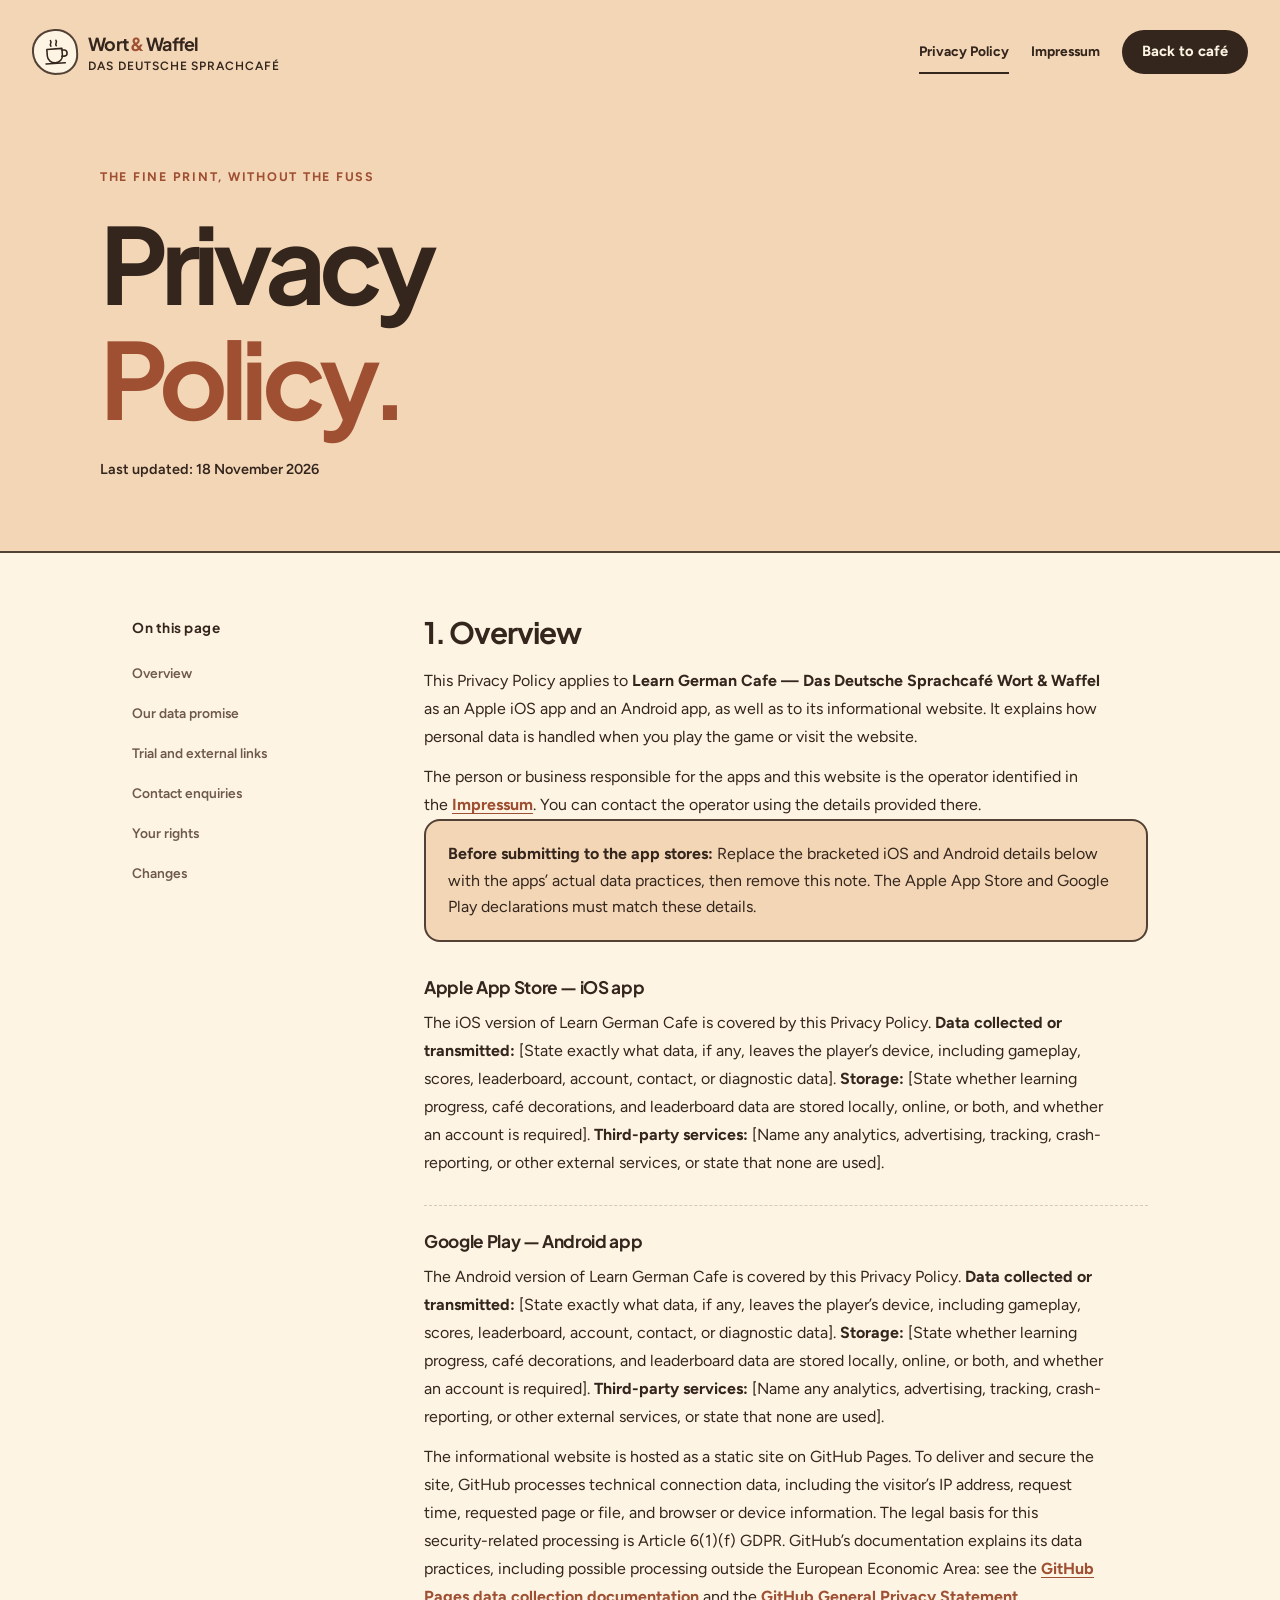
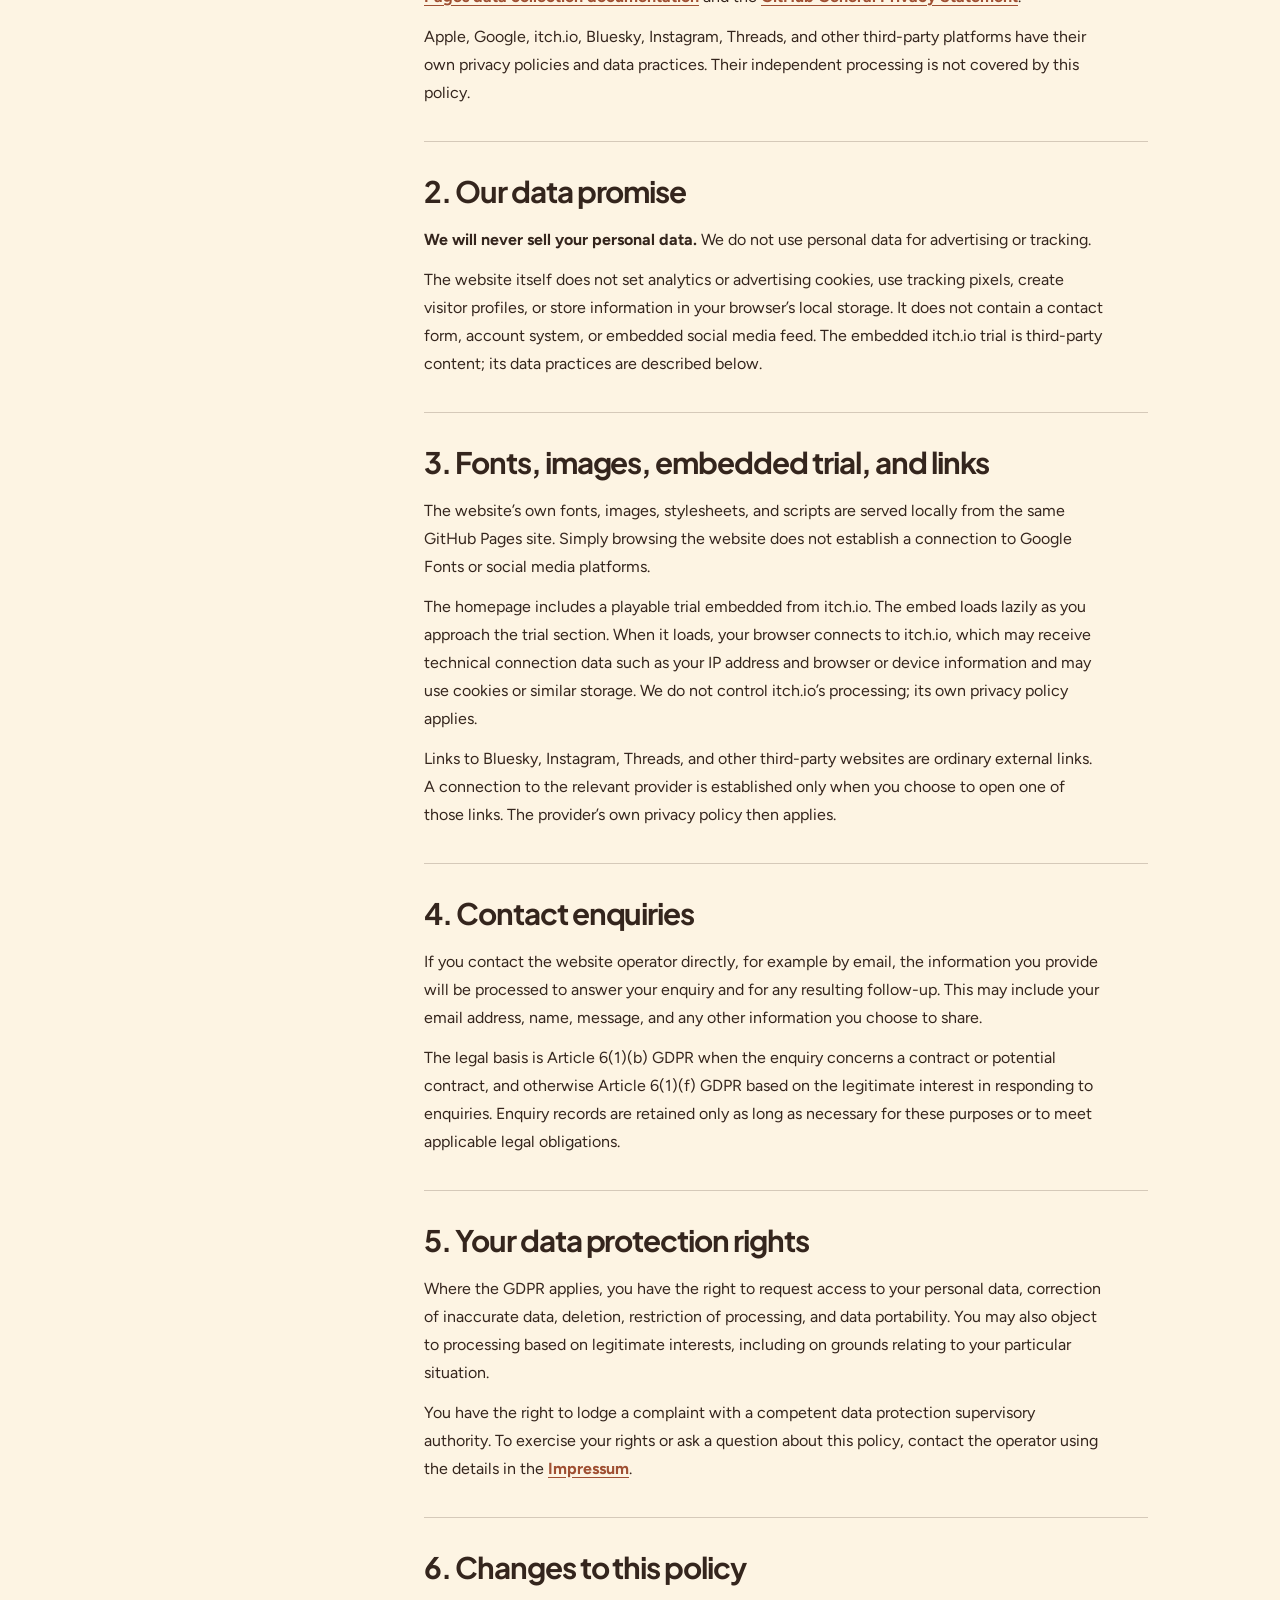
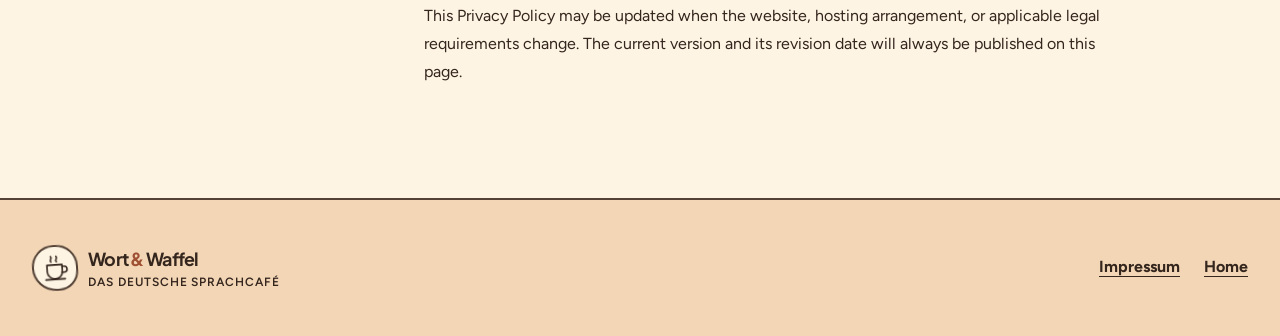
==== privacy.html @ 268d8aa4 "Publish café website" ====
<!doctype html>
<html lang="en">
<head>
  <meta charset="utf-8">
  <meta name="viewport" content="width=device-width, initial-scale=1">
  <meta name="theme-color" content="#f7d9b8">
  <meta name="description" content="Privacy Policy for the Das Deutsche Sprachcafé website.">
  <title>Privacy Policy — Das Deutsche Sprachcafé</title>
  <link rel="icon" href="./assets/favicon.svg" type="image/svg+xml">
  <link rel="stylesheet" href="./src/styles.css">
</head>
<body class="legal-page">
  <a class="skip-link" href="#main-content">Skip to content</a>
  <svg class="svg-library" aria-hidden="true">
    <symbol id="icon-cup" viewBox="0 0 48 48">
      <path d="M10 18h25v11c0 7-5 12-12 12S10 36 10 29V18Z" fill="none" stroke="currentColor" stroke-width="2.6" stroke-linejoin="round"/>
      <path d="M35 21h3a5 5 0 0 1 0 10h-4M7 42h32M17 13c-3-4 3-5 0-9M26 13c-3-4 3-5 0-9" fill="none" stroke="currentColor" stroke-width="2.6" stroke-linecap="round"/>
    </symbol>
  </svg>

  <header class="site-header legal-header">
    <div class="nav-shell">
      <a class="brand" href="./index.html" aria-label="Das Deutsche Sprachcafé home">
        <span class="brand-mark"><svg aria-hidden="true"><use href="#icon-cup"></use></svg></span>
        <span class="brand-copy"><strong>Wort <i>&amp;</i> Waffel</strong><small>Das Deutsche Sprachcafé</small></span>
      </a>
      <nav class="legal-nav" aria-label="Legal navigation">
        <a href="./privacy.html" aria-current="page">Privacy Policy</a>
        <a href="./impressum.html">Impressum</a>
        <a class="button button-small" href="./index.html">Back to café</a>
      </nav>
    </div>
  </header>

  <main id="main-content">
    <section class="legal-hero">
      <div class="legal-hero-inner">
        <p class="section-label">The fine print, without the fuss</p>
        <h1>Privacy<br><em>Policy.</em></h1>
        <p class="legal-updated">Last updated: 18 November 2026</p>
      </div>
    </section>

    <div class="legal-layout">
      <nav class="legal-toc" aria-label="On this page">
        <strong>On this page</strong>
        <a href="#overview">Overview</a>
        <a href="#tracking">Our data promise</a>
        <a href="#assets">Trial and external links</a>
        <a href="#contact">Contact enquiries</a>
        <a href="#rights">Your rights</a>
        <a href="#changes">Changes</a>
      </nav>

      <article class="legal-document">
        <section id="overview">
          <h2>1. Overview</h2>
          <p>This Privacy Policy applies to <strong>Learn German Cafe — Das Deutsche Sprachcafé Wort &amp; Waffel</strong> as an Apple iOS app and an Android app, as well as to its informational website. It explains how personal data is handled when you play the game or visit the website.</p>
          <p>The person or business responsible for the apps and this website is the operator identified in the <a class="inline-link" href="./impressum.html">Impressum</a>. You can contact the operator using the details provided there.</p>

          <aside class="legal-note">
            <strong>Before submitting to the app stores:</strong> Replace the bracketed iOS and Android details below with the apps’ actual data practices, then remove this note. The Apple App Store and Google Play declarations must match these details.
          </aside>

          <div class="app-policy">
            <h3>Apple App Store — iOS app</h3>
            <p>The iOS version of Learn German Cafe is covered by this Privacy Policy. <strong>Data collected or transmitted:</strong> [State exactly what data, if any, leaves the player’s device, including gameplay, scores, leaderboard, account, contact, or diagnostic data]. <strong>Storage:</strong> [State whether learning progress, café decorations, and leaderboard data are stored locally, online, or both, and whether an account is required]. <strong>Third-party services:</strong> [Name any analytics, advertising, tracking, crash-reporting, or other external services, or state that none are used].</p>
          </div>

          <div class="app-policy">
            <h3>Google Play — Android app</h3>
            <p>The Android version of Learn German Cafe is covered by this Privacy Policy. <strong>Data collected or transmitted:</strong> [State exactly what data, if any, leaves the player’s device, including gameplay, scores, leaderboard, account, contact, or diagnostic data]. <strong>Storage:</strong> [State whether learning progress, café decorations, and leaderboard data are stored locally, online, or both, and whether an account is required]. <strong>Third-party services:</strong> [Name any analytics, advertising, tracking, crash-reporting, or other external services, or state that none are used].</p>
          </div>

          <p>The informational website is hosted as a static site on GitHub Pages. To deliver and secure the site, GitHub processes technical connection data, including the visitor’s IP address, request time, requested page or file, and browser or device information. The legal basis for this security-related processing is Article 6(1)(f) GDPR. GitHub’s documentation explains its data practices, including possible processing outside the European Economic Area: see the <a class="inline-link" href="https://docs.github.com/en/pages/getting-started-with-github-pages/what-is-github-pages#data-collection" target="_blank" rel="noopener noreferrer">GitHub Pages data collection documentation</a> and the <a class="inline-link" href="https://docs.github.com/site-policy/privacy-policies/github-general-privacy-statement" target="_blank" rel="noopener noreferrer">GitHub General Privacy Statement</a>.</p>
          <p>Apple, Google, itch.io, Bluesky, Instagram, Threads, and other third-party platforms have their own privacy policies and data practices. Their independent processing is not covered by this policy.</p>
        </section>

        <section id="tracking">
          <h2>2. Our data promise</h2>
          <p><strong>We will never sell your personal data.</strong> We do not use personal data for advertising or tracking.</p>
          <p>The website itself does not set analytics or advertising cookies, use tracking pixels, create visitor profiles, or store information in your browser’s local storage. It does not contain a contact form, account system, or embedded social media feed. The embedded itch.io trial is third-party content; its data practices are described below.</p>
        </section>

        <section id="assets">
          <h2>3. Fonts, images, embedded trial, and links</h2>
          <p>The website’s own fonts, images, stylesheets, and scripts are served locally from the same GitHub Pages site. Simply browsing the website does not establish a connection to Google Fonts or social media platforms.</p>
          <p>The homepage includes a playable trial embedded from itch.io. The embed loads lazily as you approach the trial section. When it loads, your browser connects to itch.io, which may receive technical connection data such as your IP address and browser or device information and may use cookies or similar storage. We do not control itch.io’s processing; its own privacy policy applies.</p>
          <p>Links to Bluesky, Instagram, Threads, and other third-party websites are ordinary external links. A connection to the relevant provider is established only when you choose to open one of those links. The provider’s own privacy policy then applies.</p>
        </section>

        <section id="contact">
          <h2>4. Contact enquiries</h2>
          <p>If you contact the website operator directly, for example by email, the information you provide will be processed to answer your enquiry and for any resulting follow-up. This may include your email address, name, message, and any other information you choose to share.</p>
          <p>The legal basis is Article 6(1)(b) GDPR when the enquiry concerns a contract or potential contract, and otherwise Article 6(1)(f) GDPR based on the legitimate interest in responding to enquiries. Enquiry records are retained only as long as necessary for these purposes or to meet applicable legal obligations.</p>
        </section>

        <section id="rights">
          <h2>5. Your data protection rights</h2>
          <p>Where the GDPR applies, you have the right to request access to your personal data, correction of inaccurate data, deletion, restriction of processing, and data portability. You may also object to processing based on legitimate interests, including on grounds relating to your particular situation.</p>
          <p>You have the right to lodge a complaint with a competent data protection supervisory authority. To exercise your rights or ask a question about this policy, contact the operator using the details in the <a class="inline-link" href="./impressum.html">Impressum</a>.</p>
        </section>

        <section id="changes">
          <h2>6. Changes to this policy</h2>
          <p>This Privacy Policy may be updated when the website, hosting arrangement, or applicable legal requirements change. The current version and its revision date will always be published on this page.</p>
        </section>
      </article>
    </div>
  </main>

  <footer class="site-footer legal-footer">
    <div class="legal-footer-inner">
      <a class="brand footer-brand" href="./index.html" aria-label="Back to the homepage">
        <span class="brand-mark"><svg aria-hidden="true"><use href="#icon-cup"></use></svg></span>
        <span class="brand-copy"><strong>Wort <i>&amp;</i> Waffel</strong><small>Das Deutsche Sprachcafé</small></span>
      </a>
      <nav aria-label="Legal information"><a href="./impressum.html">Impressum</a><a href="./index.html">Home</a></nav>
    </div>
  </footer>
</body>
</html>
---- src/styles.css ----
@font-face {
  font-family: "Figtree";
  font-style: normal;
  font-weight: 400 700;
  font-display: swap;
  src: url("../assets/fonts/figtree-latin.woff2") format("woff2");
}
@font-face {
  font-family: "Plus Jakarta Sans";
  font-style: normal;
  font-weight: 600 800;
  font-display: swap;
  src: url("../assets/fonts/plus-jakarta-sans-latin.woff2") format("woff2");
}

/* Palette derived from the game's peach, sage, cream, and cocoa world. */
:root {
  --p-cream: oklch(0.97 0.025 83);
  --p-paper: oklch(0.985 0.014 83);
  --p-peach: oklch(0.89 0.052 70);
  --p-peach-pop: oklch(0.82 0.12 55);
  --p-sage: oklch(0.86 0.06 127);
  --p-pink: oklch(0.88 0.055 10);
  --p-blue: oklch(0.89 0.055 215);
  --p-lavender: oklch(0.79 0.055 305);
  --p-cocoa: oklch(0.39 0.032 55);
  --p-cocoa-dark: oklch(0.28 0.027 50);
  --p-cocoa-soft: oklch(0.48 0.035 55);
  --p-terracotta: oklch(0.52 0.115 40);
  --p-green: oklch(0.47 0.085 140);

  --surface: var(--p-cream);
  --surface-raised: var(--p-paper);
  --surface-warm: var(--p-peach);
  --text: var(--p-cocoa-dark);
  --text-soft: var(--p-cocoa-soft);
  --accent: var(--p-terracotta);
  --focus: var(--p-green);
  --button-bg: var(--p-cocoa-dark);
  --button-text: var(--p-cream);
  --border: color-mix(in oklch, var(--p-cocoa) 24%, transparent);

  --font-body: "Figtree", "Trebuchet MS", sans-serif;
  --font-display: "Plus Jakarta Sans", "Trebuchet MS", sans-serif;
  --font-hand: "Segoe Print", "Bradley Hand", cursive;
  --page-max: 1440px;
  --radius-small: 16px;
  --radius: 28px;
  --shadow-paper: 0 18px 50px color-mix(in oklch, var(--p-cocoa-dark) 14%, transparent);
}

* { box-sizing: border-box; margin: 0; padding: 0; }
html { scroll-behavior: smooth; scroll-padding-top: 96px; }
body {
  min-width: 320px;
  overflow-x: clip;
  color: var(--text);
  background: var(--surface);
  font: 400 1rem/1.65 var(--font-body);
  -webkit-font-smoothing: antialiased;
}
img { display: block; max-width: 100%; height: auto; }
a { color: inherit; text-decoration: none; }
button, a { -webkit-tap-highlight-color: transparent; }
button { color: inherit; font: inherit; cursor: pointer; }
ul { list-style: none; }
svg { display: block; width: 1.25em; height: 1.25em; }
::selection { color: var(--p-cocoa-dark); background: var(--p-peach-pop); }
:focus-visible { outline: 3px solid var(--focus); outline-offset: 4px; }

.svg-library { position: absolute; width: 0; height: 0; overflow: hidden; }
.skip-link {
  position: fixed;
  z-index: 20;
  top: 12px;
  left: 12px;
  padding: 12px 18px;
  transform: translateY(-150%);
  border-radius: 10px;
  color: var(--p-cream);
  background: var(--p-cocoa-dark);
  transition: transform 180ms ease-out;
}
.skip-link:focus { transform: translateY(0); }
.page-grid { width: min(100%, var(--page-max)); margin-inline: auto; padding-inline: 20px; }
.section-pad { padding-block: 80px; }
.section-label, .eyebrow {
  font-size: .78rem;
  font-weight: 700;
  letter-spacing: .14em;
  line-height: 1.4;
  text-transform: uppercase;
}
h1, h2, h3, h4 { font-family: var(--font-display); line-height: 1.08; text-wrap: balance; }
h2 { font-size: clamp(2.35rem, 9vw, 4rem); letter-spacing: -.045em; }
h2 em, h1 em { color: var(--accent); font-style: normal; }
p { max-width: 68ch; }

.button {
  display: inline-flex;
  min-height: 52px;
  align-items: center;
  justify-content: center;
  gap: 12px;
  padding: 14px 22px;
  border: 2px solid transparent;
  border-radius: 999px;
  font-weight: 700;
  line-height: 1.2;
  transition: transform 180ms ease-out, background-color 180ms ease-out, color 180ms ease-out;
}
.button:hover { transform: translateY(-3px); }
.button:active { transform: translateY(0) scale(.98); }
.button-primary { color: var(--button-text); background: var(--button-bg); }
.button-primary:hover { background: var(--p-terracotta); }
.button-outline { border-color: var(--p-cocoa-dark); background: transparent; }
.button-outline:hover { color: var(--p-cream); background: var(--p-cocoa-dark); }
.button-small { min-height: 44px; padding: 11px 18px; font-size: .92rem; }
.button svg { flex: 0 0 auto; }
.text-link {
  display: inline-flex;
  min-height: 44px;
  align-items: center;
  gap: 8px;
  padding-block: 10px;
  border-bottom: 1px solid var(--p-cocoa);
  font-weight: 600;
  transition: color 180ms ease-out, border-color 180ms ease-out;
}
.text-link:hover { color: var(--accent); border-color: var(--accent); }

/* Navigation */
.site-header {
  position: absolute;
  z-index: 10;
  top: 0;
  left: 0;
  width: 100%;
  padding: 14px 20px;
}
.nav-shell {
  display: flex;
  width: min(100%, var(--page-max));
  min-height: 64px;
  align-items: center;
  justify-content: space-between;
  gap: 16px;
  margin-inline: auto;
}
.brand { display: inline-flex; min-height: 48px; align-items: center; gap: 10px; }
.brand-mark {
  display: grid;
  width: 46px;
  height: 46px;
  flex: 0 0 auto;
  place-items: center;
  border: 2px solid var(--p-cocoa);
  border-radius: 50% 50% 45% 55%;
  background: var(--p-cream);
  transform: rotate(-4deg);
}
.brand-mark svg { width: 29px; height: 29px; }
.brand-copy { display: flex; flex-direction: column; }
.brand-copy strong { font-family: var(--font-display); font-size: 1rem; letter-spacing: -.04em; }
.brand-copy strong i { color: var(--accent); font-style: normal; }
.brand-copy small { font-size: .75rem; font-weight: 600; letter-spacing: .08em; line-height: 1.4; text-transform: uppercase; }
.menu-toggle {
  display: flex;
  width: 48px;
  height: 48px;
  flex-direction: column;
  align-items: center;
  justify-content: center;
  gap: 5px;
  border: 2px solid var(--p-cocoa);
  border-radius: 50%;
  background: var(--p-cream);
}
.menu-toggle span { width: 20px; height: 2px; border-radius: 2px; background: var(--p-cocoa); transition: transform 180ms ease-out, opacity 180ms ease-out; }
.menu-toggle[aria-expanded="true"] span:nth-child(1) { transform: translateY(7px) rotate(45deg); }
.menu-toggle[aria-expanded="true"] span:nth-child(2) { opacity: 0; }
.menu-toggle[aria-expanded="true"] span:nth-child(3) { transform: translateY(-7px) rotate(-45deg); }
.site-nav {
  position: absolute;
  top: 80px;
  right: 20px;
  left: 20px;
  display: grid;
  gap: 4px;
  padding: 16px;
  border: 2px solid var(--p-cocoa);
  border-radius: 22px;
  background: var(--p-paper);
  box-shadow: var(--shadow-paper);
  opacity: 0;
  pointer-events: none;
  transform: translateY(-10px) scale(.98);
  transform-origin: top;
  transition: opacity 180ms ease-out, transform 180ms ease-out;
}
.site-nav.is-open { opacity: 1; pointer-events: auto; transform: translateY(0) scale(1); }
.site-nav a { display: flex; min-height: 48px; align-items: center; padding: 10px 12px; border-radius: 10px; font-weight: 600; }
.site-nav a:hover { background: var(--p-peach); }
.nav-cta { display: none; }

/* Hero */
.hero { position: relative; min-height: 100svh; overflow: hidden; background: var(--surface-warm); }
.hero-grid { position: relative; display: grid; gap: 48px; padding-top: 124px; padding-bottom: 72px; }
.hero-copy { position: relative; z-index: 2; }
.eyebrow { display: inline-flex; align-items: center; gap: 9px; margin-bottom: 24px; }
.status-dot { width: 9px; height: 9px; border-radius: 50%; background: var(--p-green); box-shadow: 0 0 0 5px color-mix(in oklch, var(--p-green) 15%, transparent); }
.hero h1 { max-width: 12ch; font-size: clamp(3.1rem, 12vw, 5.4rem); letter-spacing: -.065em; }
.hero-intro { margin-top: 26px; font-size: 1.08rem; line-height: 1.7; }
.hero-intro strong { font-weight: 700; }
.hero-actions { display: flex; flex-wrap: wrap; align-items: center; gap: 16px 24px; margin-top: 30px; }
.hero-notes { display: flex; flex-wrap: wrap; gap: 10px 18px; margin-top: 26px; font-size: .88rem; font-weight: 600; }
.hero-notes li { display: flex; align-items: center; gap: 6px; }
.hero-notes svg { width: 16px; height: 16px; color: var(--p-green); }
.hero-visual { position: relative; align-self: center; padding: 18px 4px 38px; }
.screenshot-stage { position: relative; }
.screenshot-button {
  position: relative;
  display: block;
  width: 100%;
  overflow: hidden;
  border: 3px solid var(--p-cocoa);
  border-radius: 26px 26px 70px 26px;
  background: var(--p-sage);
  box-shadow: 12px 14px 0 color-mix(in oklch, var(--p-cocoa) 16%, transparent), var(--shadow-paper);
  transform: rotate(1.5deg);
  transition: transform 220ms ease-out, box-shadow 220ms ease-out;
}
.screenshot-button:hover { transform: rotate(0) translateY(-5px); box-shadow: 8px 10px 0 color-mix(in oklch, var(--p-cocoa) 15%, transparent), var(--shadow-paper); }
.screenshot-button img { width: 100%; aspect-ratio: 2482 / 1142; object-fit: cover; }
.screenshot-expand {
  position: absolute;
  right: 12px;
  bottom: 12px;
  display: inline-flex;
  min-height: 44px;
  align-items: center;
  gap: 8px;
  padding: 10px 14px;
  border-radius: 999px;
  color: var(--p-cream);
  background: var(--p-cocoa-dark);
  font-size: .82rem;
  font-weight: 700;
}
.paper-tape {
  position: absolute;
  z-index: 2;
  top: -15px;
  left: 40%;
  width: 94px;
  height: 34px;
  background: color-mix(in oklch, var(--p-paper) 75%, transparent);
  box-shadow: 0 1px 2px color-mix(in oklch, var(--p-cocoa) 15%, transparent);
  transform: rotate(-4deg);
}
.vocab-chip {
  position: absolute;
  z-index: 3;
  padding: 8px 14px;
  border: 2px solid var(--p-cocoa);
  border-radius: 12px;
  font-family: var(--font-hand);
  font-size: .82rem;
  font-weight: 700;
  box-shadow: 3px 4px 0 color-mix(in oklch, var(--p-cocoa) 16%, transparent);
}
.chip-one { top: -32px; right: 4%; background: var(--p-blue); transform: rotate(5deg); }
.chip-two { right: -4px; bottom: 30%; background: var(--p-pink); transform: rotate(-6deg); }
.chip-three { bottom: 6px; left: -4px; background: var(--p-sage); transform: rotate(4deg); }
.table-ready { position: absolute; right: 2%; bottom: -42px; display: flex; align-items: center; gap: 8px; font-family: var(--font-hand); font-size: .82rem; font-weight: 700; line-height: 1.3; transform: rotate(-5deg); }
.table-ready svg { width: 32px; height: 32px; color: var(--accent); }
.hero-scribble { display: none; }

/* Moving café ribbon */
.word-ribbon { overflow: hidden; border-block: 2px solid var(--p-cocoa-dark); color: var(--p-cream); background: var(--p-cocoa-dark); }
.ribbon-track { display: flex; width: max-content; align-items: center; gap: 24px; padding-block: 15px; animation: ribbon-scroll 32s linear infinite; }
.ribbon-track span { font-family: var(--font-display); font-size: .86rem; font-weight: 700; letter-spacing: .05em; text-transform: uppercase; white-space: nowrap; }
.ribbon-track i { color: var(--p-peach-pop); font-style: normal; }
@keyframes ribbon-scroll { to { transform: translateX(-50%); } }

/* Playable itch.io trial */
.trial-section { background: var(--p-paper); }
.trial-grid { display: grid; gap: 28px; }
.trial-heading .section-label { margin-bottom: 20px; color: var(--accent); }
.trial-intro { display: grid; align-content: end; justify-items: start; gap: 16px; }
.trial-intro > p { font-size: 1.05rem; }
.trial-embed { padding: 10px; border: 2px solid var(--p-cocoa); border-radius: 26px; background: var(--p-sage); box-shadow: 10px 12px 0 color-mix(in oklch, var(--p-cocoa) 14%, transparent), var(--shadow-paper); }
.trial-frame { height: clamp(280px, 57.3vw, 710px); overflow: hidden; border: 2px solid var(--p-cocoa); border-radius: 16px; background: #b1dca8; }
.trial-frame iframe { display: block; width: 100%; height: 100%; border: 0; }
.trial-note { color: var(--text-soft); font-size: .82rem; text-align: center; }

/* Community */
.community-section { position: relative; overflow: hidden; color: var(--p-cream); background: var(--p-cocoa-dark); }
.community-pattern { position: absolute; inset: 0; opacity: .12; background-image: radial-gradient(circle, var(--p-peach-pop) 1.5px, transparent 2px); background-size: 38px 38px; mask-image: linear-gradient(90deg, black, transparent 65%); }
.community-grid { position: relative; display: grid; gap: 40px; }
.community-grid .section-label { margin-bottom: 20px; color: var(--p-peach-pop); }
.community-grid h2 em { color: var(--p-peach-pop); }
.community-copy > p { color: var(--p-cream); font-size: 1.08rem; }
.social-links { margin-top: 30px; border-top: 1px solid color-mix(in oklch, var(--p-cream) 30%, transparent); }
.social-links a { display: grid; grid-template-columns: 1fr auto; align-items: center; gap: 2px 16px; min-height: 78px; padding-block: 14px; border-bottom: 1px solid color-mix(in oklch, var(--p-cream) 30%, transparent); transition: color 180ms ease-out, padding-left 180ms ease-out; }
.social-links a:hover { padding-left: 8px; color: var(--p-peach-pop); }
.social-name { font-family: var(--font-display); font-size: 1.25rem; font-weight: 700; }
.social-handle { color: var(--p-cream); font-size: .82rem; opacity: .82; }
.social-links svg { grid-column: 2; grid-row: 1 / span 2; width: 26px; height: 26px; }

/* Footer */
.site-footer { padding-block: 44px; border-top: 2px solid var(--p-cocoa); background: var(--p-peach); }
.footer-grid { display: grid; gap: 30px; }
.footer-grid > p:not(.footer-small) { font-family: var(--font-hand); font-weight: 700; line-height: 1.4; }
.footer-grid nav { display: grid; gap: 8px; }
.footer-grid nav a { display: inline-flex; min-height: 36px; align-items: center; font-weight: 600; text-decoration: underline; text-decoration-color: transparent; text-underline-offset: 4px; }
.footer-grid nav a:hover { text-decoration-color: currentColor; }
.footer-small { font-size: .8rem; }

/* Screenshot dialog */
.screenshot-dialog {
  width: min(1200px, calc(100% - 32px));
  max-height: 90dvh;
  margin: auto;
  padding: 20px;
  overflow: auto;
  border: 2px solid var(--p-cocoa);
  border-radius: 26px;
  color: var(--text);
  background: var(--p-paper);
  box-shadow: var(--shadow-paper);
}
.screenshot-dialog::backdrop { background: color-mix(in oklch, var(--p-cocoa-dark) 82%, transparent); }
.screenshot-dialog[open] { animation: dialog-in 220ms ease-out; }
@keyframes dialog-in { from { opacity: 0; transform: scale(.95); } to { opacity: 1; transform: scale(1); } }
.dialog-topline { display: flex; align-items: center; justify-content: space-between; gap: 16px; margin-bottom: 18px; }
.dialog-topline h2 { font-size: clamp(1.2rem, 4vw, 1.8rem); letter-spacing: -.03em; }
.dialog-close { position: relative; width: 48px; height: 48px; flex: 0 0 auto; border: 2px solid var(--p-cocoa); border-radius: 50%; background: var(--p-peach); transition: transform 160ms ease-out, background-color 160ms ease-out; }
.dialog-close:hover { background: var(--p-pink); transform: rotate(6deg); }
.dialog-close span { position: absolute; top: 21px; left: 12px; width: 20px; height: 2px; background: var(--p-cocoa); transform: rotate(45deg); }
.dialog-close span:last-child { transform: rotate(-45deg); }
.screenshot-dialog > img { width: 100%; border: 1px solid var(--border); border-radius: 16px; }
.dialog-cta { margin-top: 20px; }

@media (min-width: 600px) {
  .page-grid { padding-inline: 32px; }
  .hero-grid { padding-top: 142px; }
  .hero h1 { font-size: clamp(4.5rem, 10vw, 6.2rem); }
  .hero-notes { gap: 12px 24px; }
  .footer-grid { grid-template-columns: 1.5fr 1fr; }
}

@media (min-width: 760px) {
  .section-pad { padding-block: 112px; }
  .community-grid { grid-template-columns: .9fr 1.1fr; }
  .social-links a { grid-template-columns: 1fr 1fr auto; }
  .social-handle { text-align: right; }
  .social-links svg { grid-column: 3; grid-row: auto; }
}

@media (min-width: 1024px) {
  .page-grid { display: grid; grid-template-columns: repeat(12, minmax(0, 1fr)); column-gap: 16px; padding-inline: 48px; }
  .site-header { padding: 20px 32px; }
  .menu-toggle { display: none; }
  .nav-shell { gap: 28px; }
  .site-nav { position: static; display: flex; align-items: center; justify-content: center; gap: 4px; margin-left: auto; padding: 0; border: 0; border-radius: 0; background: transparent; box-shadow: none; opacity: 1; pointer-events: auto; transform: none; }
  .site-nav a { min-height: 44px; padding: 8px 11px; font-size: .9rem; }
  .site-nav a:hover { background: color-mix(in oklch, var(--p-paper) 50%, transparent); }
  .nav-cta { display: inline-flex; }
  .brand-copy strong { font-size: 1.12rem; }
  .brand-copy small { font-size: .75rem; }

  .hero-grid { min-height: 100svh; align-items: center; gap: 0; padding-top: 130px; padding-bottom: 90px; }
  .hero-copy { grid-column: 1 / span 5; padding-bottom: 24px; }
  .hero h1 { font-size: clamp(3.6rem, 4.7vw, 4.8rem); }
  .hero-intro { max-width: 46ch; }
  .hero-visual { grid-column: 6 / span 7; padding: 36px 0 30px 24px; }
  .hero-scribble { position: absolute; right: 3vw; bottom: 22px; display: block; font-family: var(--font-hand); font-size: .88rem; font-weight: 700; transform: rotate(-2deg); }
  .screenshot-button { border-radius: 32px 32px 100px 32px; }
  .chip-one { top: 2px; right: -12px; }
  .chip-two { right: -18px; bottom: 28%; }
  .chip-three { bottom: 20px; left: 2px; }
  .table-ready { right: 8%; bottom: -52px; }

  .trial-heading { grid-column: 1 / span 8; }
  .trial-intro { grid-column: 9 / span 4; padding-bottom: 6px; }
  .trial-embed, .trial-note { grid-column: 1 / span 12; }
  .trial-embed { margin-top: 20px; }

  .community-grid > div:first-child { grid-column: 1 / span 5; }
  .community-copy { grid-column: 7 / span 6; }
  .footer-grid { align-items: start; }
  .footer-brand { grid-column: 1 / span 4; }
  .footer-grid > p:not(.footer-small) { grid-column: 5 / span 2; }
  .footer-grid nav { grid-column: 8 / span 2; }
  .footer-small { grid-column: 11 / span 2; text-align: right; }
  .screenshot-dialog { padding: 26px; }
}

@media (min-width: 1400px) {
  .page-grid { padding-inline: 56px; }
  .hero h1 { font-size: 4.8rem; }
  .hero-intro { font-size: 1.15rem; }
  .hero-actions { margin-top: 36px; }
}

@media (prefers-reduced-motion: reduce) {
  html { scroll-behavior: auto; }
  *, *::before, *::after { animation: none !important; transition: none !important; }
  .ribbon-track { transform: none !important; }
  .screenshot-button, .screenshot-button:hover, .vocab-chip { transform: none; }
}

/* Legal pages */
.legal-page { background: var(--surface); }
.legal-header .nav-shell { flex-wrap: wrap; }
.legal-nav { display: flex; width: 100%; align-items: center; justify-content: space-between; gap: 12px; }
.legal-nav > a:not(.button) { display: inline-flex; min-height: 44px; align-items: center; border-bottom: 2px solid transparent; font-size: .86rem; font-weight: 700; }
.legal-nav > a:not(.button):hover, .legal-nav > a[aria-current="page"] { border-bottom-color: var(--p-cocoa-dark); }
.legal-nav .button { margin-left: auto; color: var(--p-cream); background: var(--p-cocoa-dark); }
.legal-hero { padding: 166px 20px 58px; border-bottom: 2px solid var(--p-cocoa); background: var(--p-peach); }
.legal-hero-inner { width: min(100%, 1080px); margin-inline: auto; }
.legal-hero .section-label { margin-bottom: 20px; color: var(--accent); }
.legal-hero h1 { font-size: clamp(3.4rem, 15vw, 6.6rem); letter-spacing: -.065em; }
.legal-hero h1 em { color: var(--accent); font-style: normal; }
.legal-period { color: var(--accent); }
.legal-updated { margin-top: 24px; font-size: .9rem; font-weight: 600; }
.impressum-hero { background: var(--p-sage); }
.legal-layout { display: grid; width: min(100%, 1080px); gap: 36px; margin-inline: auto; padding: 44px 20px 88px; }
.legal-toc { display: flex; flex-wrap: wrap; align-items: center; gap: 6px 16px; padding-bottom: 24px; border-bottom: 1px solid var(--border); }
.legal-toc strong { width: 100%; margin-bottom: 6px; font-family: var(--font-display); font-size: .85rem; letter-spacing: .04em; }
.legal-toc a { display: inline-flex; min-height: 36px; align-items: center; color: var(--text-soft); font-size: .86rem; font-weight: 600; text-decoration: underline; text-decoration-color: transparent; text-underline-offset: 4px; }
.legal-toc a:hover { color: var(--accent); text-decoration-color: currentColor; }
.legal-document { max-width: 75ch; }
.legal-document section { margin-bottom: 34px; padding-bottom: 34px; border-bottom: 1px solid var(--border); scroll-margin-top: 24px; }
.legal-document section:last-child { margin-bottom: 0; padding-bottom: 0; border-bottom: 0; }
.legal-document h2 { margin-bottom: 18px; font-size: clamp(1.4rem, 6vw, 1.85rem); letter-spacing: -.035em; }
.legal-document p, .legal-document address { margin-top: 12px; font-style: normal; line-height: 1.75; }
.legal-document strong { font-weight: 700; }
.inline-link { color: var(--accent); font-weight: 700; text-decoration: underline; text-underline-offset: 3px; }
.inline-link:hover { color: var(--p-cocoa-dark); }
.legal-note { margin-bottom: 36px; padding: 20px 22px; border: 2px solid var(--p-cocoa); border-radius: var(--radius-small); background: var(--p-peach); line-height: 1.65; }
.app-policy { margin-top: 28px; }
.app-policy h3 { font-size: 1.08rem; letter-spacing: -.02em; }
.app-policy + .app-policy { padding-top: 26px; border-top: 1px dashed var(--border); }
.provider-name { font-family: var(--font-display); font-size: 1.5rem; font-weight: 800; letter-spacing: -.03em; }
.impressum-small { font-size: 5.5pt; line-height: 1.5; }
.contact-placeholder { font-weight: 600; }
.legal-footer-inner { display: flex; width: min(100%, var(--page-max)); flex-direction: column; gap: 24px; margin-inline: auto; padding-inline: 20px; }
.legal-footer nav { display: flex; flex-wrap: wrap; gap: 12px 24px; }
.legal-footer nav a { display: inline-flex; min-height: 44px; align-items: center; font-weight: 700; text-decoration: underline; text-underline-offset: 4px; }

@media (min-width: 760px) {
  .legal-header .nav-shell { flex-wrap: nowrap; }
  .legal-nav { width: auto; margin-left: auto; gap: 22px; }
  .legal-hero { padding: 168px 32px 70px; }
  .legal-layout { grid-template-columns: 190px minmax(0, 1fr); gap: 48px; padding: 64px 32px 112px; }
  .legal-toc { position: sticky; top: 24px; align-self: start; flex-direction: column; align-items: flex-start; gap: 4px; padding-bottom: 0; border-bottom: 0; }
  .legal-toc strong { margin-bottom: 12px; }
  .legal-footer-inner { flex-direction: row; align-items: center; justify-content: space-between; padding-inline: 32px; }
}

@media (min-width: 1024px) {
  .legal-layout { grid-template-columns: 220px minmax(0, 1fr); gap: 72px; }
}
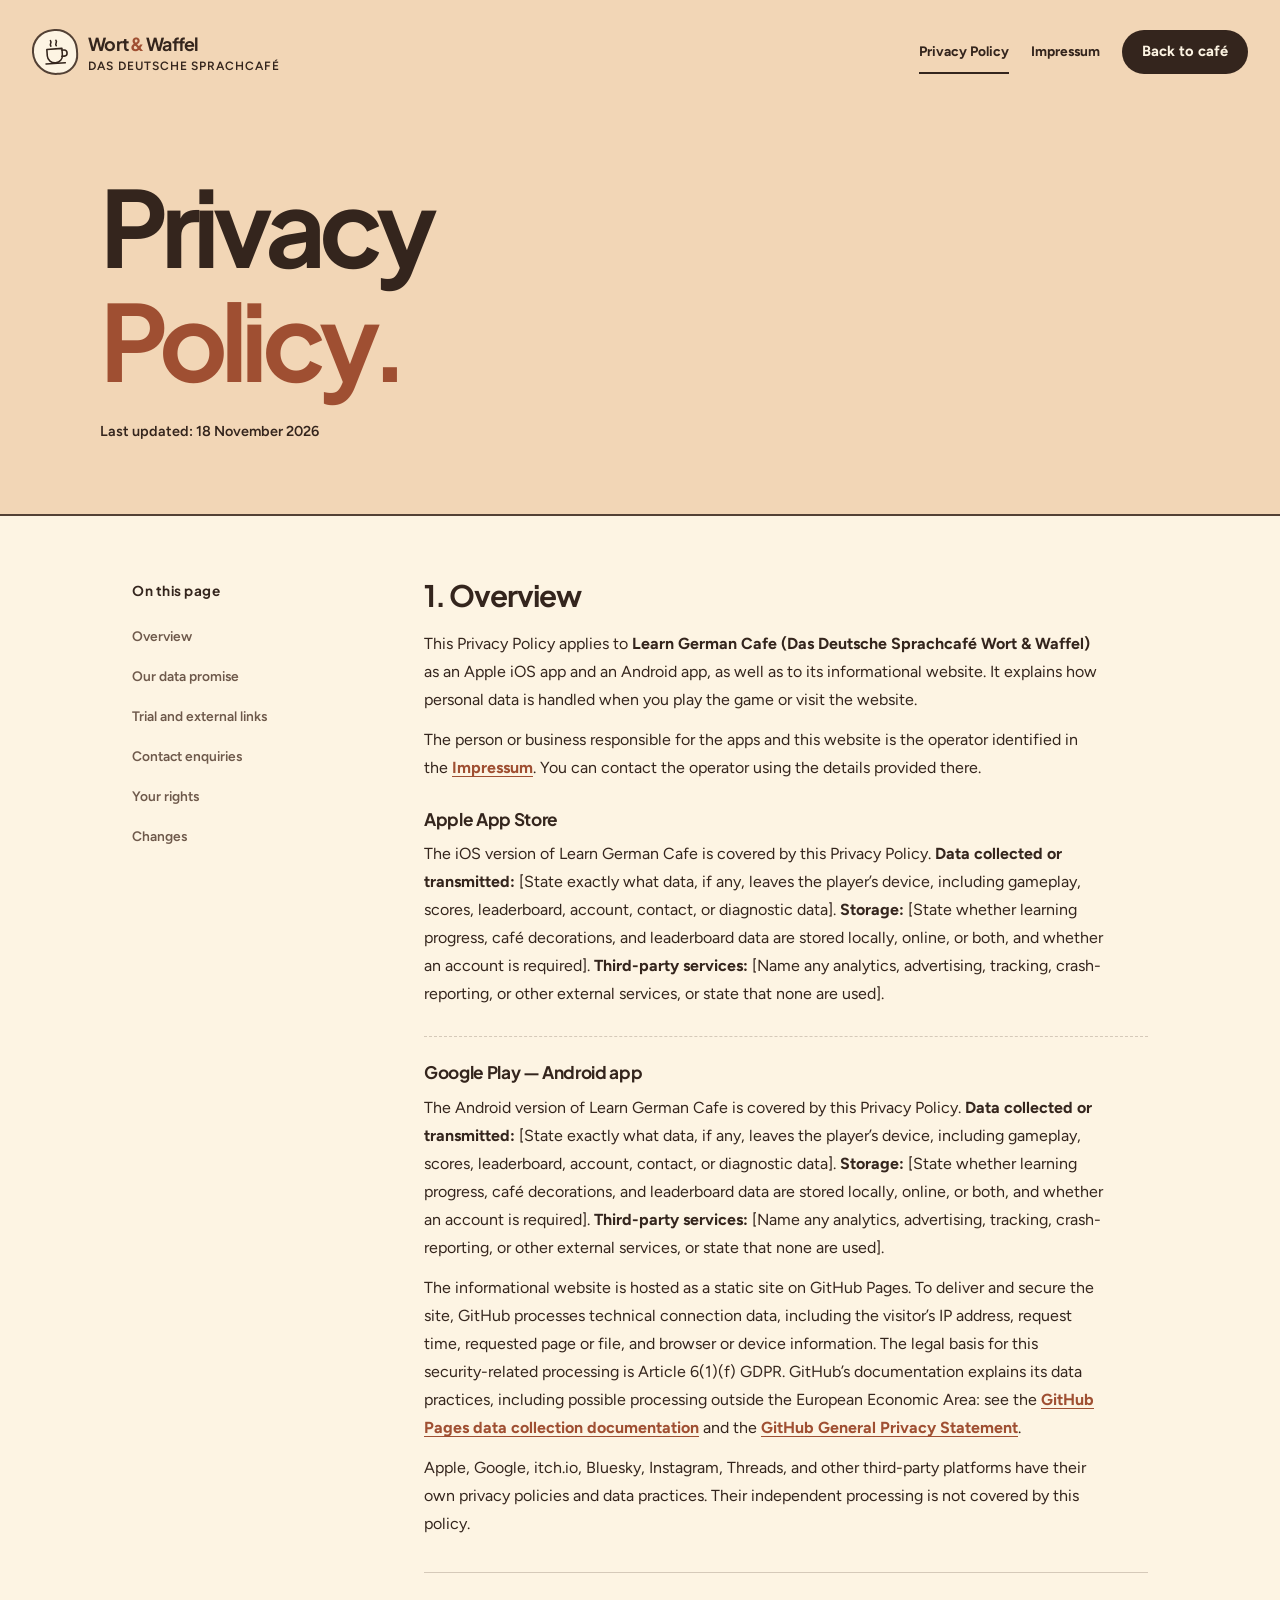
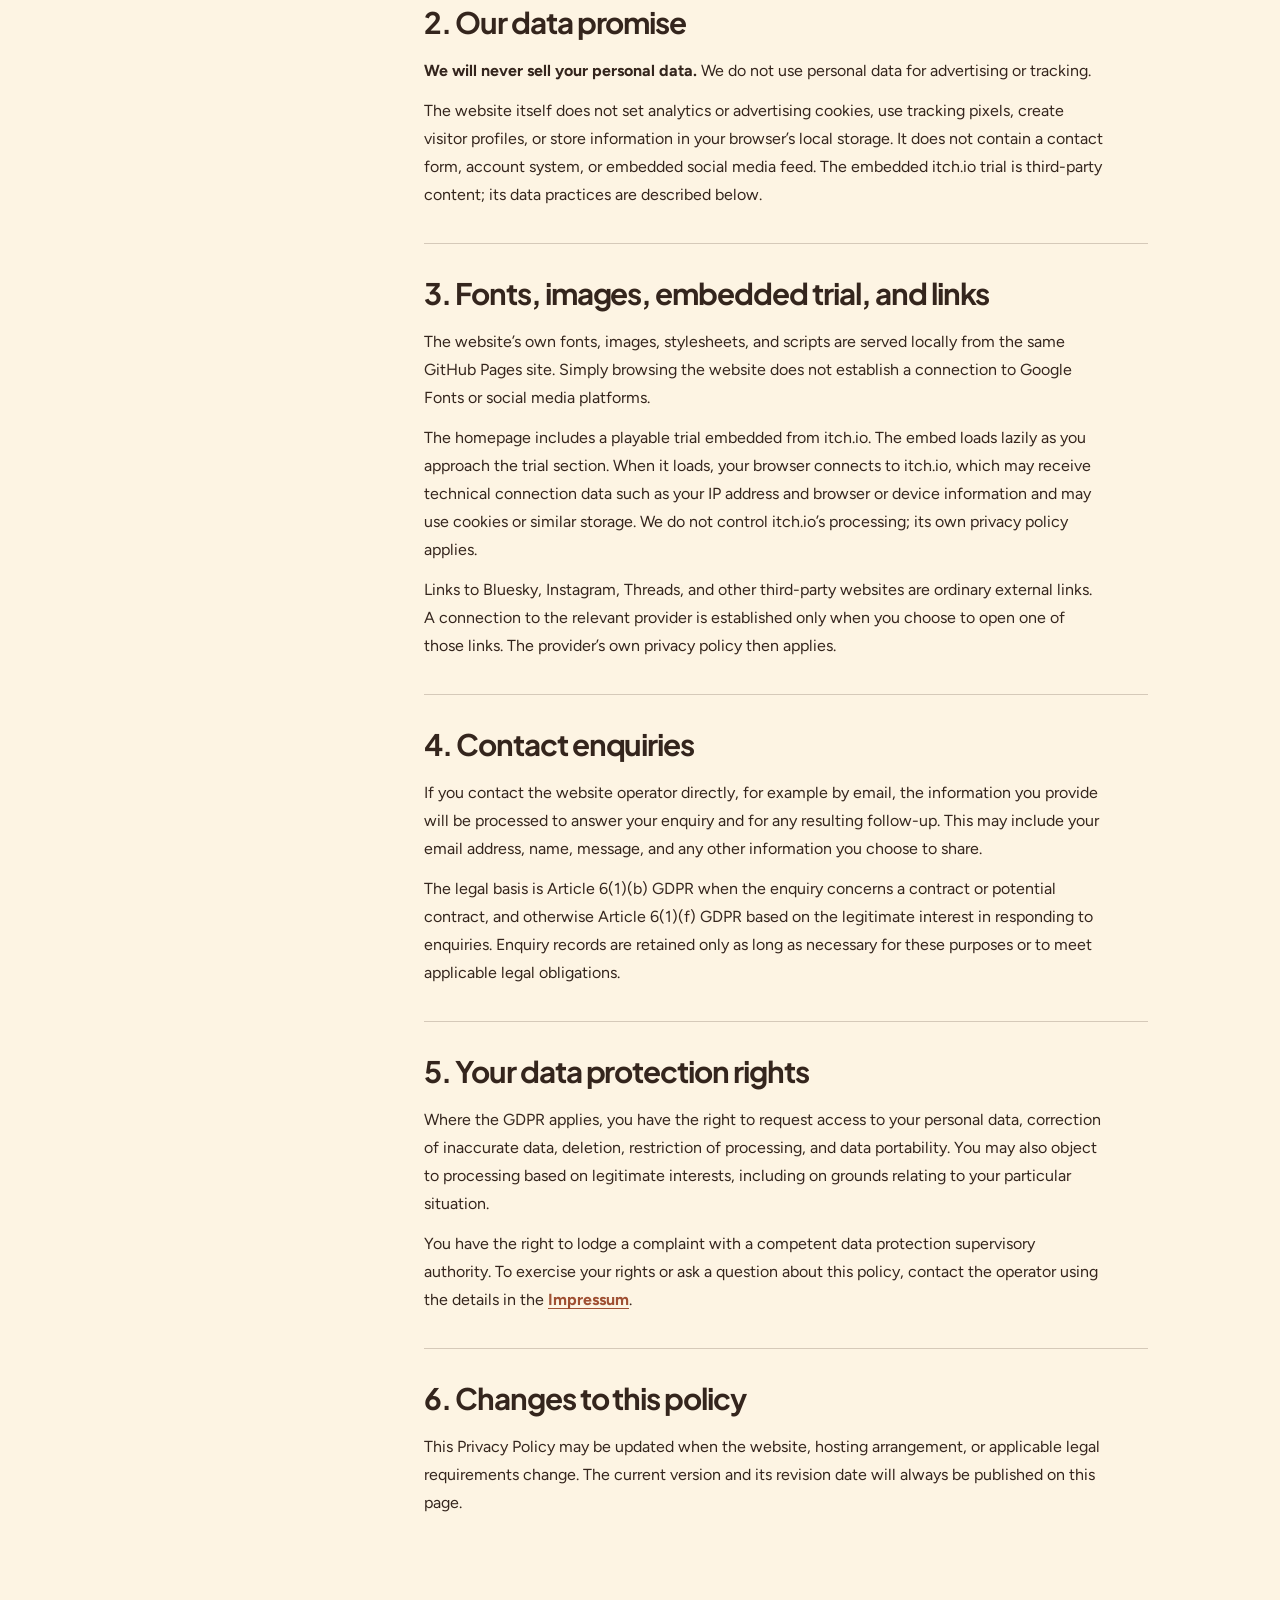
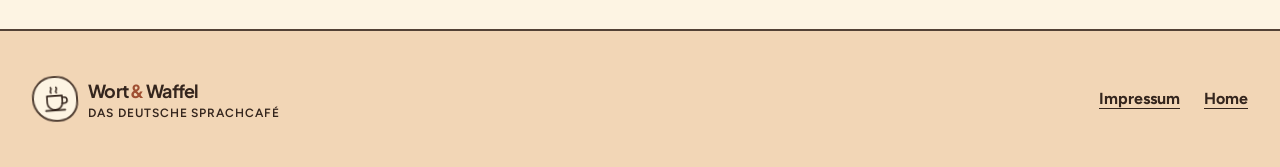
==== commit 2f29ca0e: "Update website" ====
--- a/privacy.html
+++ b/privacy.html
@@ -35,7 +35,6 @@
   <main id="main-content">
     <section class="legal-hero">
       <div class="legal-hero-inner">
-        <p class="section-label">The fine print, without the fuss</p>
         <h1>Privacy<br><em>Policy.</em></h1>
         <p class="legal-updated">Last updated: 18 November 2026</p>
       </div>
@@ -55,15 +54,11 @@
       <article class="legal-document">
         <section id="overview">
           <h2>1. Overview</h2>
-          <p>This Privacy Policy applies to <strong>Learn German Cafe — Das Deutsche Sprachcafé Wort &amp; Waffel</strong> as an Apple iOS app and an Android app, as well as to its informational website. It explains how personal data is handled when you play the game or visit the website.</p>
+          <p>This Privacy Policy applies to <strong>Learn German Cafe &#40;Das Deutsche Sprachcafé Wort &amp; Waffel&#41;</strong> as an Apple iOS app and an Android app, as well as to its informational website. It explains how personal data is handled when you play the game or visit the website.</p>
           <p>The person or business responsible for the apps and this website is the operator identified in the <a class="inline-link" href="./impressum.html">Impressum</a>. You can contact the operator using the details provided there.</p>
 
-          <aside class="legal-note">
-            <strong>Before submitting to the app stores:</strong> Replace the bracketed iOS and Android details below with the apps’ actual data practices, then remove this note. The Apple App Store and Google Play declarations must match these details.
-          </aside>
-
           <div class="app-policy">
-            <h3>Apple App Store — iOS app</h3>
+            <h3>Apple App Store</h3>
             <p>The iOS version of Learn German Cafe is covered by this Privacy Policy. <strong>Data collected or transmitted:</strong> [State exactly what data, if any, leaves the player’s device, including gameplay, scores, leaderboard, account, contact, or diagnostic data]. <strong>Storage:</strong> [State whether learning progress, café decorations, and leaderboard data are stored locally, online, or both, and whether an account is required]. <strong>Third-party services:</strong> [Name any analytics, advertising, tracking, crash-reporting, or other external services, or state that none are used].</p>
           </div>
 
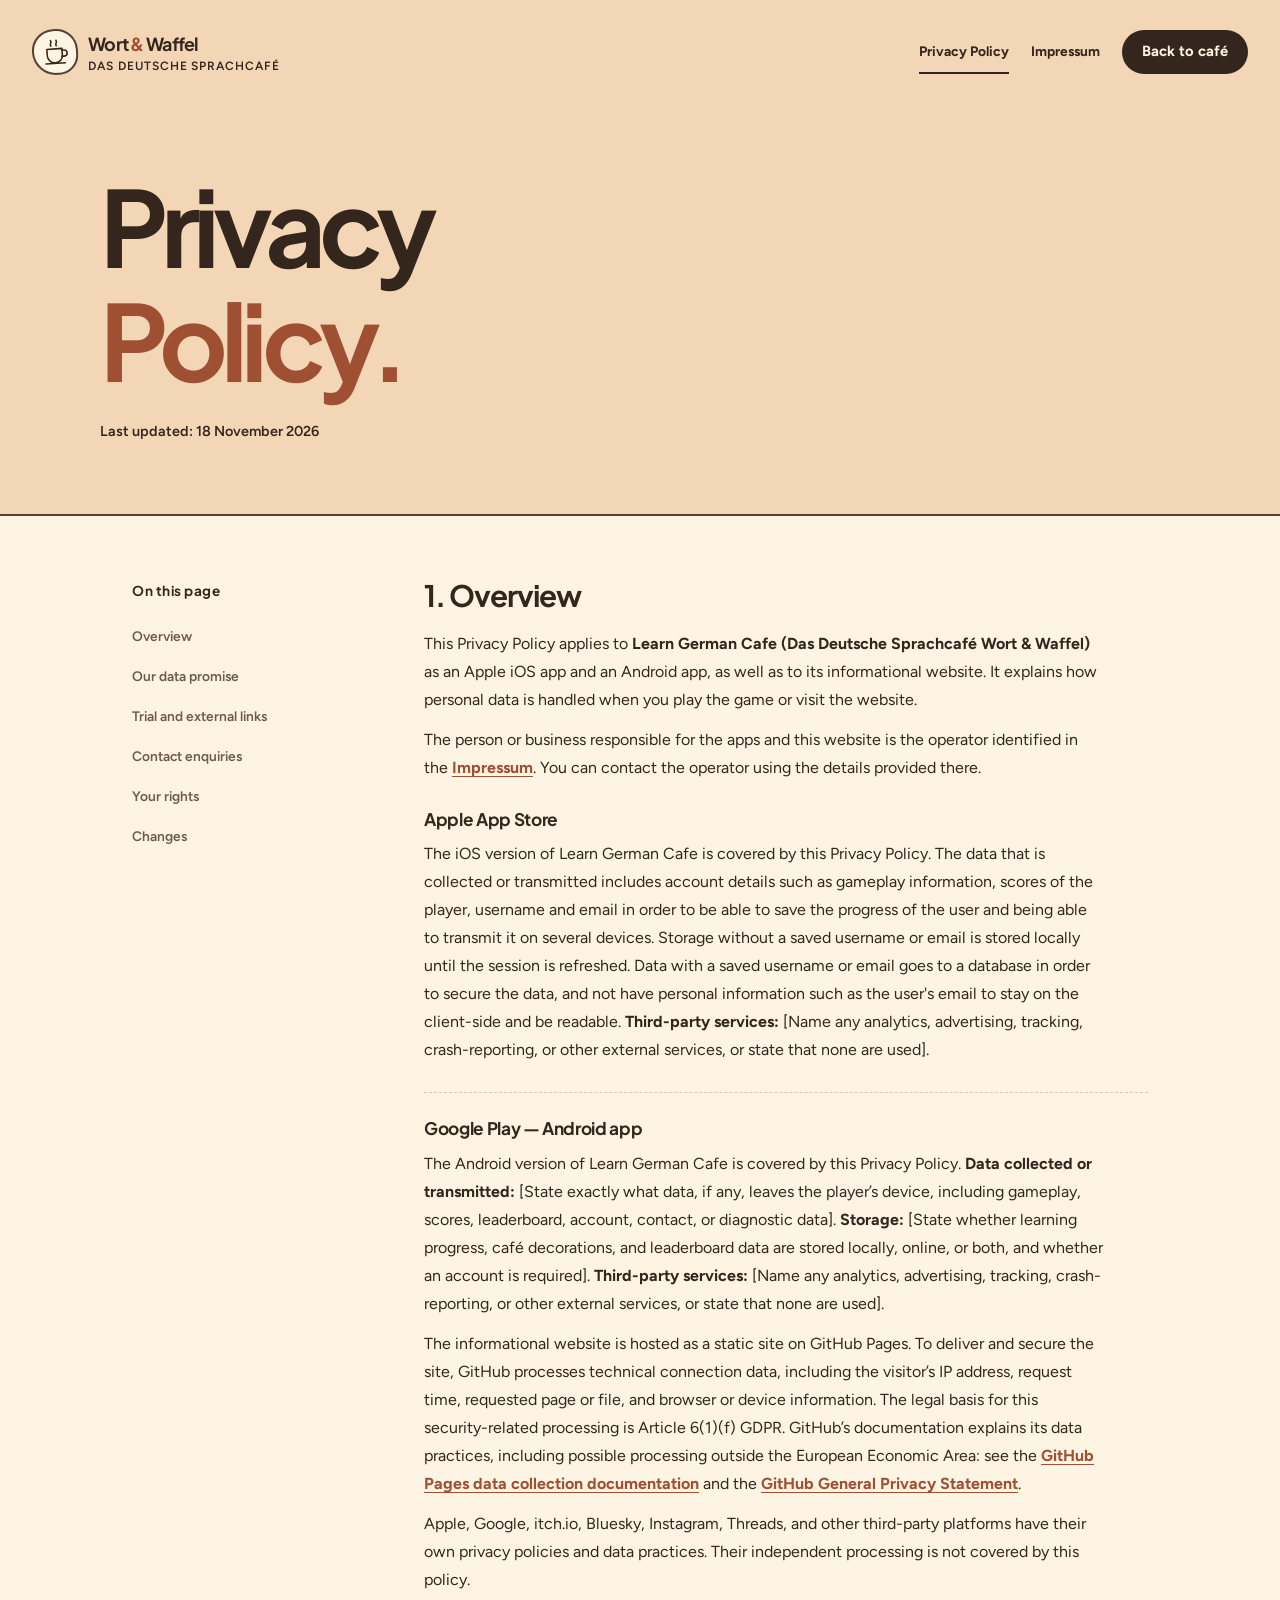
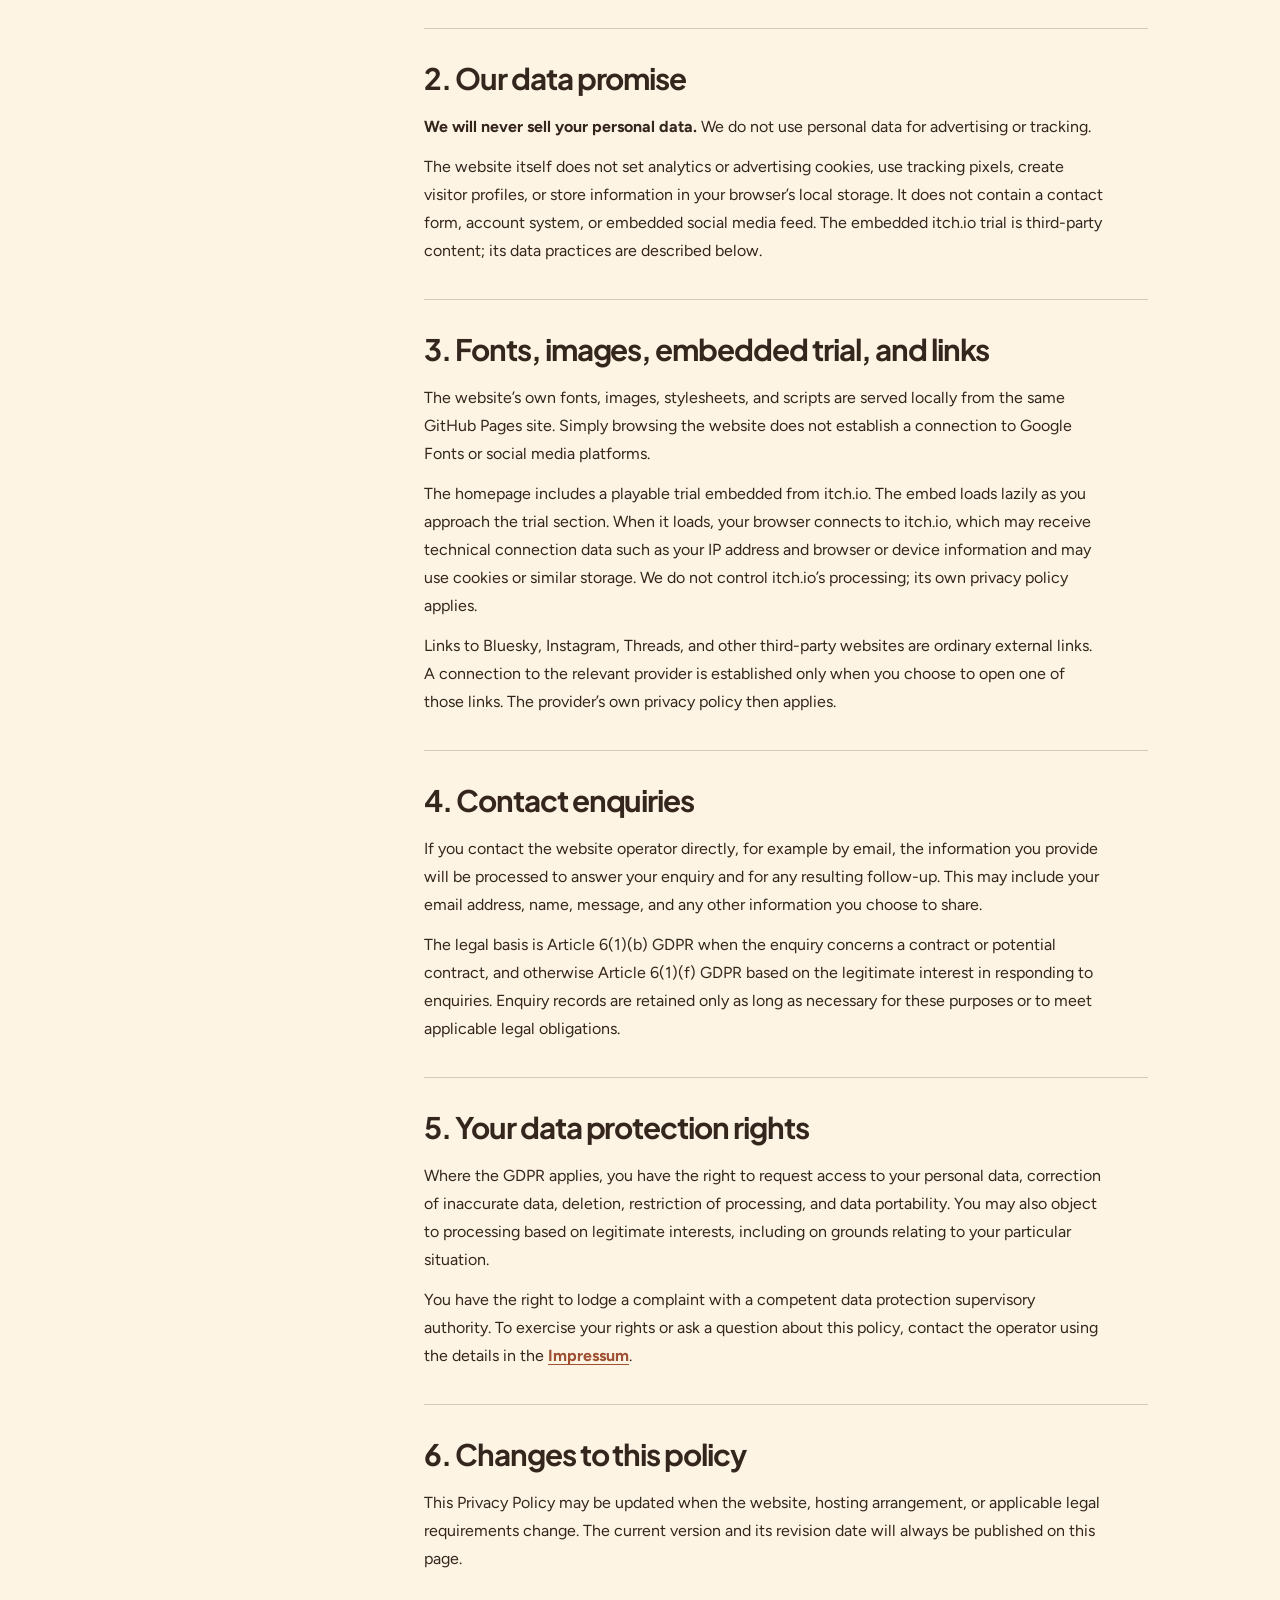
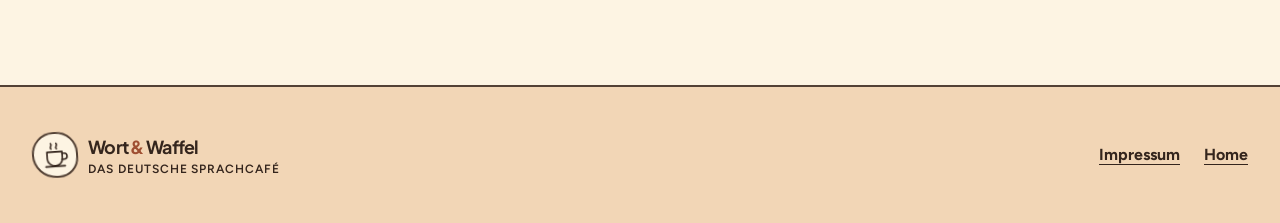
==== commit 0dcdd71f: "Update website" ====
--- a/privacy.html
+++ b/privacy.html
@@ -59,7 +59,7 @@
 
           <div class="app-policy">
             <h3>Apple App Store</h3>
-            <p>The iOS version of Learn German Cafe is covered by this Privacy Policy. <strong>Data collected or transmitted:</strong> [State exactly what data, if any, leaves the player’s device, including gameplay, scores, leaderboard, account, contact, or diagnostic data]. <strong>Storage:</strong> [State whether learning progress, café decorations, and leaderboard data are stored locally, online, or both, and whether an account is required]. <strong>Third-party services:</strong> [Name any analytics, advertising, tracking, crash-reporting, or other external services, or state that none are used].</p>
+            <p>The iOS version of Learn German Cafe is covered by this Privacy Policy. The data that is collected or transmitted includes account details such as gameplay information, scores of the player, username and email in order to be able to save the progress of the user and being able to transmit it on several devices.  Storage without a saved username or email is stored locally until the session is refreshed. Data with a saved username or email goes to a database in order to secure the data, and not have personal information such as the user's email to stay on the client-side and be readable. <strong>Third-party services:</strong> [Name any analytics, advertising, tracking, crash-reporting, or other external services, or state that none are used].</p>
           </div>
 
           <div class="app-policy">
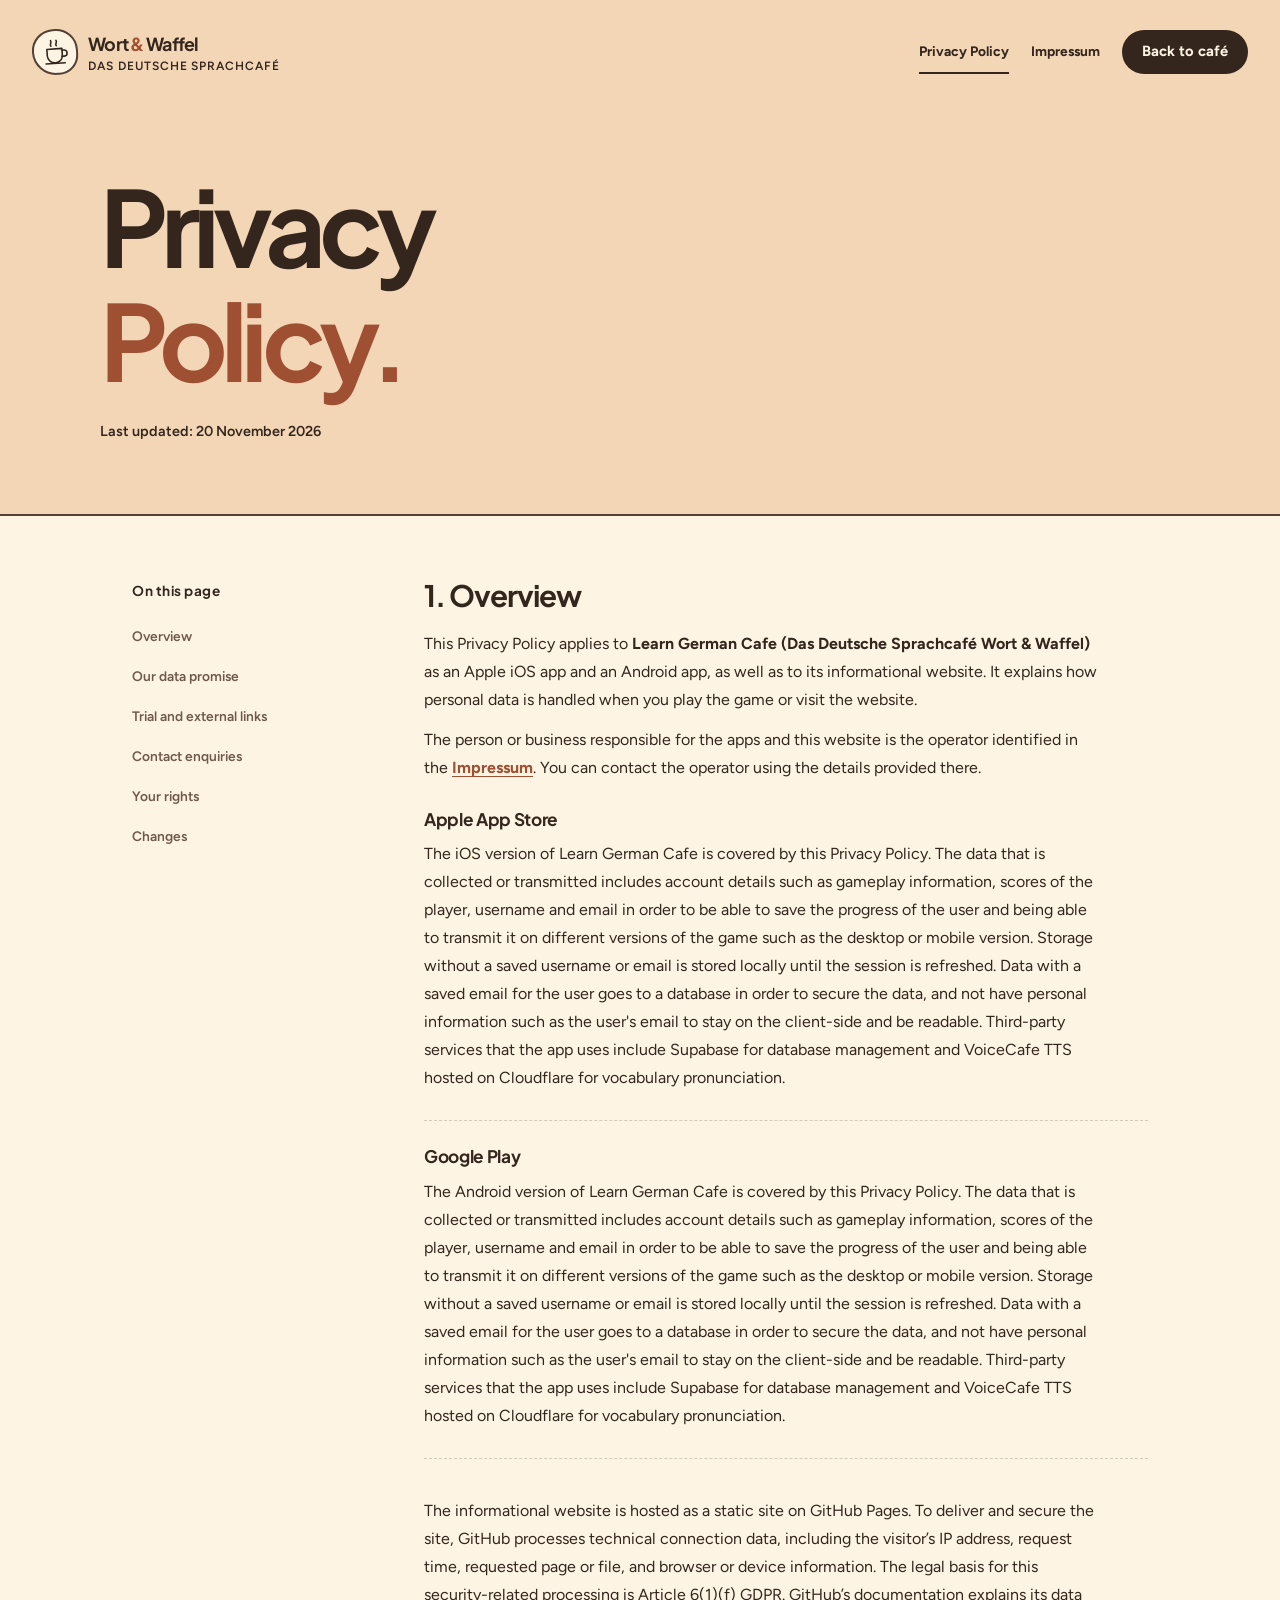
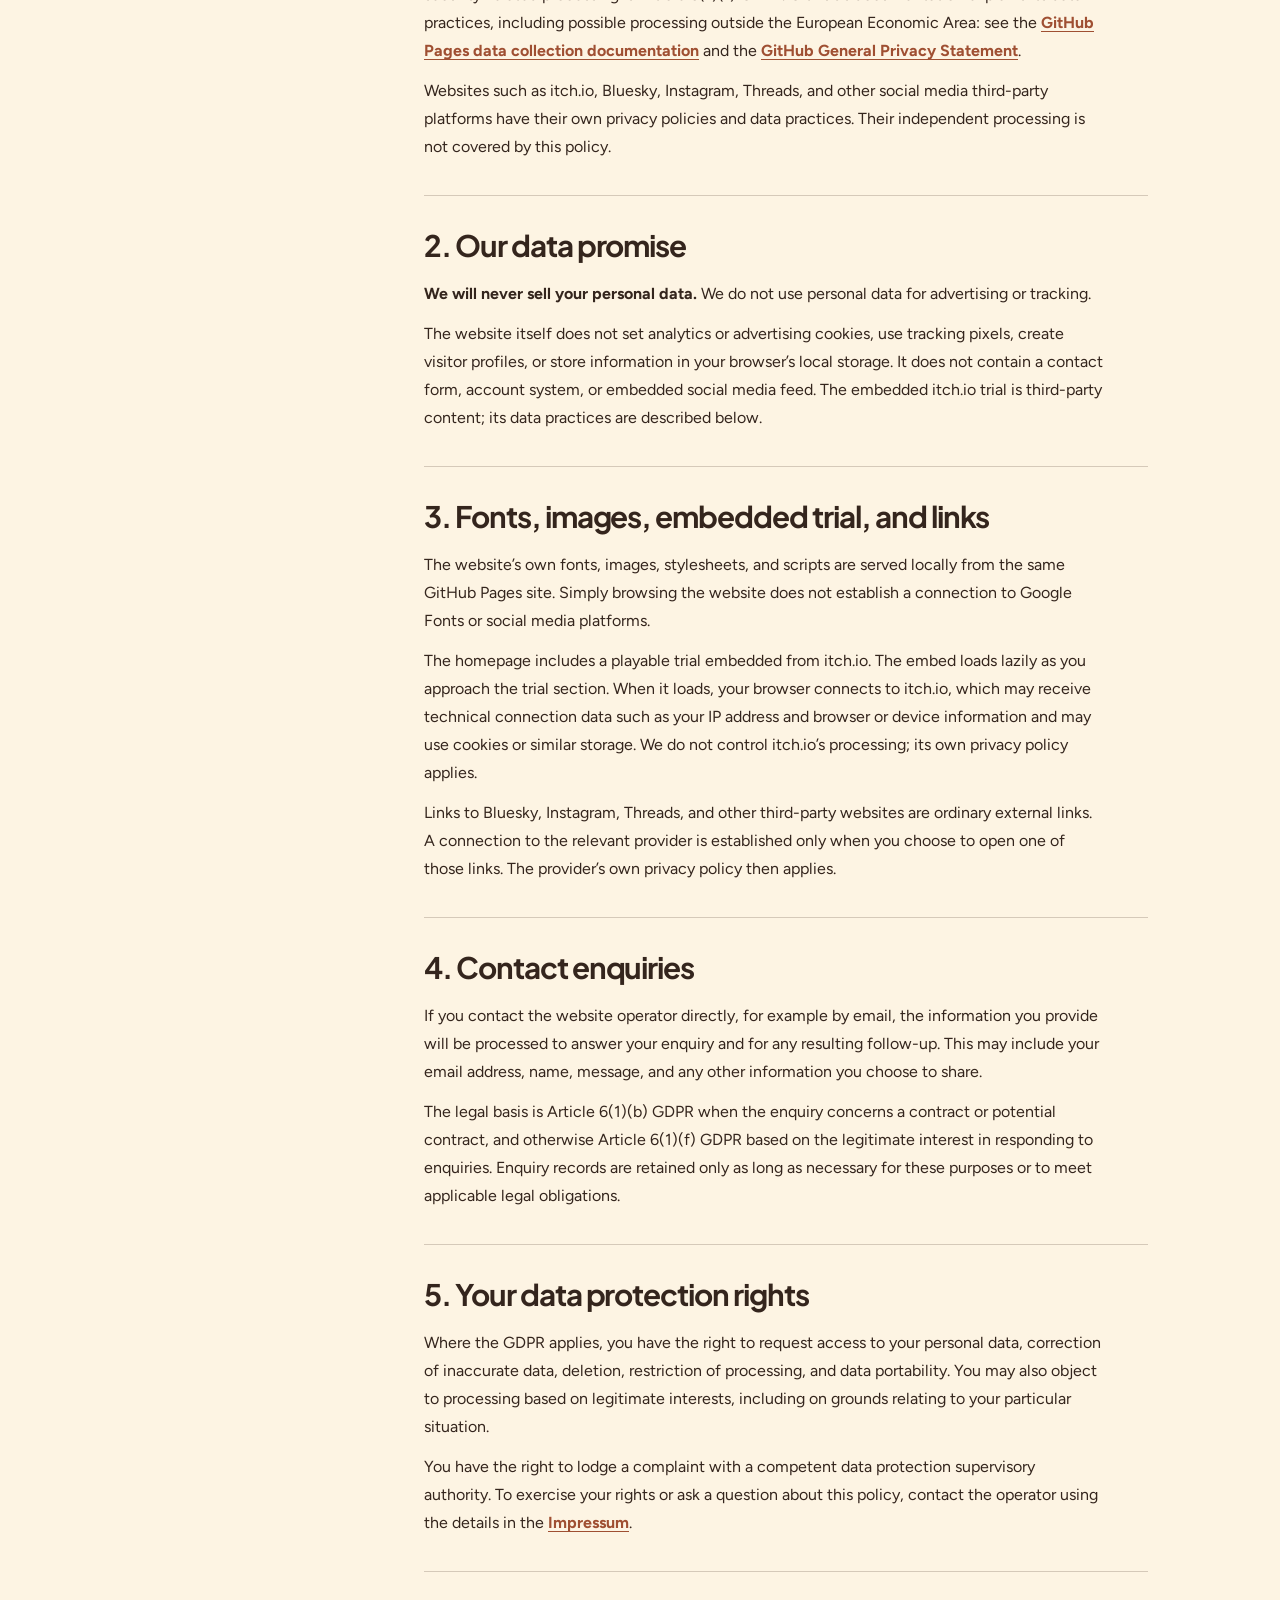
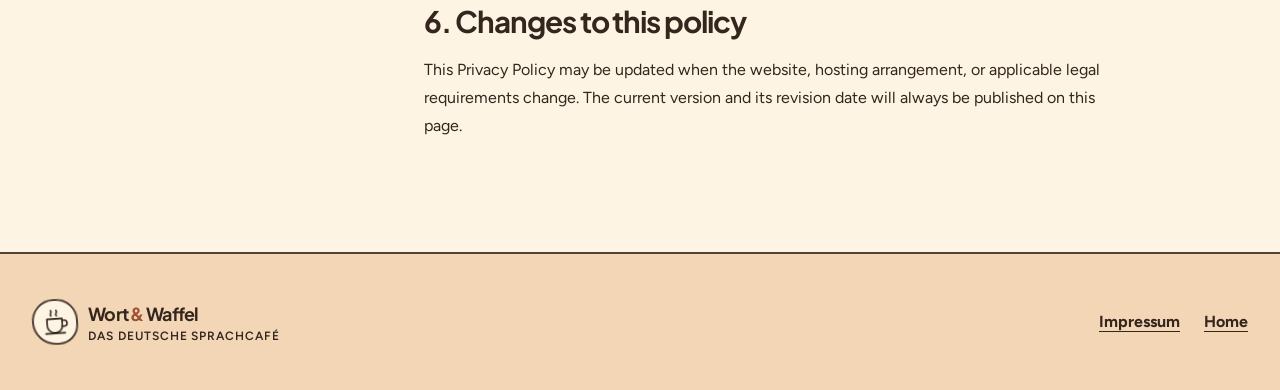
==== commit 30599e2a: "Updated Privacy Policy" ====
--- a/privacy.html
+++ b/privacy.html
@@ -36,7 +36,7 @@
     <section class="legal-hero">
       <div class="legal-hero-inner">
         <h1>Privacy<br><em>Policy.</em></h1>
-        <p class="legal-updated">Last updated: 18 November 2026</p>
+        <p class="legal-updated">Last updated: 20 November 2026</p>
       </div>
     </section>
 
@@ -59,16 +59,18 @@
 
           <div class="app-policy">
             <h3>Apple App Store</h3>
-            <p>The iOS version of Learn German Cafe is covered by this Privacy Policy. The data that is collected or transmitted includes account details such as gameplay information, scores of the player, username and email in order to be able to save the progress of the user and being able to transmit it on several devices.  Storage without a saved username or email is stored locally until the session is refreshed. Data with a saved username or email goes to a database in order to secure the data, and not have personal information such as the user's email to stay on the client-side and be readable. <strong>Third-party services:</strong> [Name any analytics, advertising, tracking, crash-reporting, or other external services, or state that none are used].</p>
+            <p>The iOS version of Learn German Cafe is covered by this Privacy Policy. The data that is collected or transmitted includes account details such as gameplay information, scores of the player, username and email in order to be able to save the progress of the user and being able to transmit it on different versions of the game such as the desktop or mobile version.  Storage without a saved username or email is stored locally until the session is refreshed. Data with a saved email for the user goes to a database in order to secure the data, and not have personal information such as the user's email to stay on the client-side and be readable. Third-party services that the app uses include Supabase for database management and VoiceCafe TTS hosted on Cloudflare for vocabulary pronunciation.</p>
           </div>
 
           <div class="app-policy">
-            <h3>Google Play — Android app</h3>
-            <p>The Android version of Learn German Cafe is covered by this Privacy Policy. <strong>Data collected or transmitted:</strong> [State exactly what data, if any, leaves the player’s device, including gameplay, scores, leaderboard, account, contact, or diagnostic data]. <strong>Storage:</strong> [State whether learning progress, café decorations, and leaderboard data are stored locally, online, or both, and whether an account is required]. <strong>Third-party services:</strong> [Name any analytics, advertising, tracking, crash-reporting, or other external services, or state that none are used].</p>
+            <h3>Google Play</h3>
+            <p>The Android version of Learn German Cafe is covered by this Privacy Policy. The data that is collected or transmitted includes account details such as gameplay information, scores of the player, username and email in order to be able to save the progress of the user and being able to transmit it on different versions of the game such as the desktop or mobile version.  Storage without a saved username or email is stored locally until the session is refreshed. Data with a saved email for the user goes to a database in order to secure the data, and not have personal information such as the user's email to stay on the client-side and be readable. Third-party services that the app uses include Supabase for database management and VoiceCafe TTS hosted on Cloudflare for vocabulary pronunciation.</p>
           </div>
 
-          <p>The informational website is hosted as a static site on GitHub Pages. To deliver and secure the site, GitHub processes technical connection data, including the visitor’s IP address, request time, requested page or file, and browser or device information. The legal basis for this security-related processing is Article 6(1)(f) GDPR. GitHub’s documentation explains its data practices, including possible processing outside the European Economic Area: see the <a class="inline-link" href="https://docs.github.com/en/pages/getting-started-with-github-pages/what-is-github-pages#data-collection" target="_blank" rel="noopener noreferrer">GitHub Pages data collection documentation</a> and the <a class="inline-link" href="https://docs.github.com/site-policy/privacy-policies/github-general-privacy-statement" target="_blank" rel="noopener noreferrer">GitHub General Privacy Statement</a>.</p>
-          <p>Apple, Google, itch.io, Bluesky, Instagram, Threads, and other third-party platforms have their own privacy policies and data practices. Their independent processing is not covered by this policy.</p>
+          <div class="app-policy">
+            <p>The informational website is hosted as a static site on GitHub Pages. To deliver and secure the site, GitHub processes technical connection data, including the visitor’s IP address, request time, requested page or file, and browser or device information. The legal basis for this security-related processing is Article 6(1)(f) GDPR. GitHub’s documentation explains its data practices, including possible processing outside the European Economic Area: see the <a class="inline-link" href="https://docs.github.com/en/pages/getting-started-with-github-pages/what-is-github-pages#data-collection" target="_blank" rel="noopener noreferrer">GitHub Pages data collection documentation</a> and the <a class="inline-link" href="https://docs.github.com/site-policy/privacy-policies/github-general-privacy-statement" target="_blank" rel="noopener noreferrer">GitHub General Privacy Statement</a>.</p>
+            <p>Websites such as itch.io, Bluesky, Instagram, Threads, and other social media third-party platforms have their own privacy policies and data practices. Their independent processing is not covered by this policy.</p>
+          </div>
         </section>
 
         <section id="tracking">
